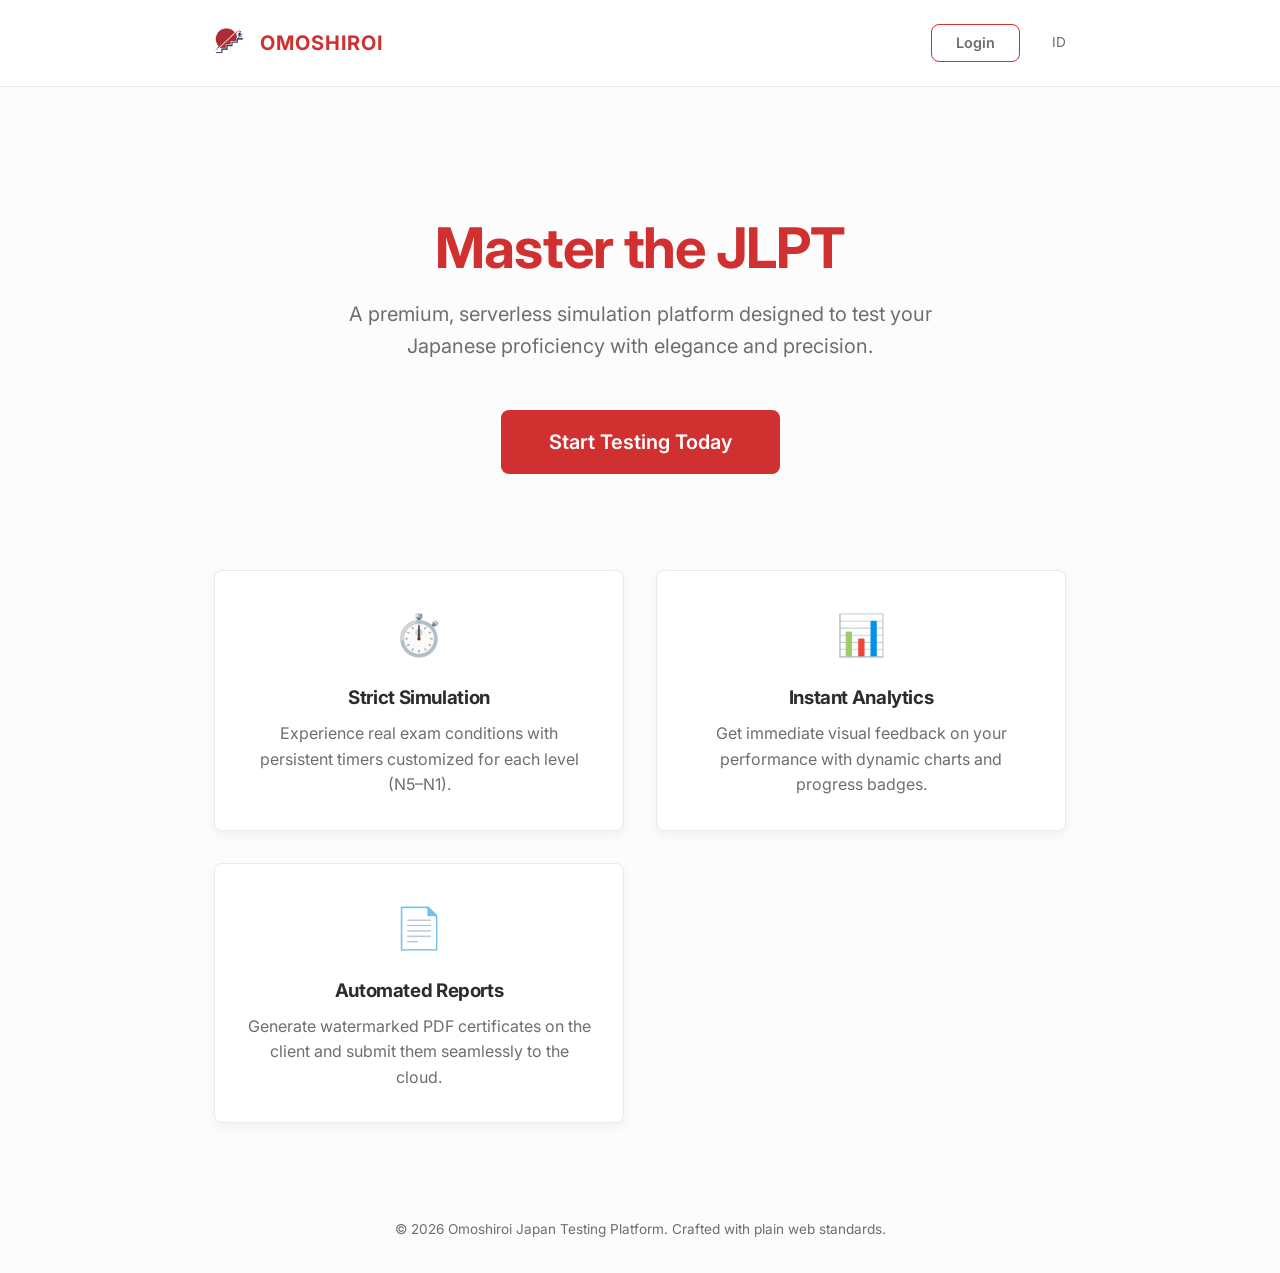
==== jlpt-app/en/index.html @ dc834486 "Add files via upload" ====
<!DOCTYPE html>
<html lang="en">
<head>
    <meta charset="UTF-8">
    <meta name="viewport" content="width=device-width, initial-scale=1.0">
    <meta name="description" content="The best online JLPT simulation platform to prepare for your Japanese proficiency exam, N5 to N1.">
    <title>OMOSHIROI JAPAN - JLPT Simulation Platform</title>
    <link rel="icon" type="image/png" href="../assets/images/favicon.png">
    <link rel="alternate" hreflang="id" href="../id/index.html">
    <link rel="alternate" hreflang="en" href="index.html">
    <link rel="stylesheet" href="../assets/css/style.css">
    <style>
        .hero { text-align: center; padding: 6rem 1rem 4rem; }
        .hero-title { font-size: 3.5rem; color: var(--primary-color); margin-bottom: 1rem; line-height: 1.2; }
        .hero-subtitle { font-size: 1.25rem; color: var(--text-secondary); margin-bottom: 3rem; max-width: 600px; margin-left: auto; margin-right: auto; }
        .features { display: grid; grid-template-columns: repeat(auto-fit, minmax(280px, 1fr)); gap: 2rem; padding: 2rem 0; }
        .feature-card { text-align: center; padding: 2rem; border-radius: var(--radius); background: var(--paper-bg); border: 1px solid var(--border-color); box-shadow: var(--shadow-soft); }
        .feature-icon { font-size: 2.5rem; margin-bottom: 1rem; }
    </style>
</head>
<body>
    <header>
        <div class="container flex items-center justify-between" style="padding: 0.5rem 1.5rem;">
            <a href="index.html" class="brand"><img src="../assets/images/logo.png" alt="Logo" style="height: 30px; margin-right: 0.5rem;"> OMOSHIROI</a>
            <nav class="nav-links">
                <a href="login.html" class="btn btn-outline" style="padding: 0.4rem 1.5rem; font-size: 0.9rem;">Login</a>
                <a href="../id/index.html" onclick="localStorage.setItem('lang','id')" style="font-size:0.85rem; margin-left:0.5rem;">ID</a>
            </nav>
        </div>
    </header>

    <main class="container">
        <section class="hero">
            <h1 class="hero-title">Master the JLPT</h1>
            <p class="hero-subtitle">A premium, serverless simulation platform designed to test your Japanese proficiency with elegance and precision.</p>
            <a href="login.html" class="btn btn-primary" style="font-size: 1.25rem; padding: 1rem 3rem;">Start Testing Today</a>
        </section>

        <section class="features">
            <div class="feature-card">
                <div class="feature-icon">⏱️</div>
                <h3>Strict Simulation</h3>
                <p style="color: var(--text-secondary); margin-top: 0.5rem;">Experience real exam conditions with persistent timers customized for each level (N5–N1).</p>
            </div>
            <div class="feature-card">
                <div class="feature-icon">📊</div>
                <h3>Instant Analytics</h3>
                <p style="color: var(--text-secondary); margin-top: 0.5rem;">Get immediate visual feedback on your performance with dynamic charts and progress badges.</p>
            </div>
            <div class="feature-card">
                <div class="feature-icon">📄</div>
                <h3>Automated Reports</h3>
                <p style="color: var(--text-secondary); margin-top: 0.5rem;">Generate watermarked PDF certificates on the client and submit them seamlessly to the cloud.</p>
            </div>
        </section>

        <div class="text-center" style="margin-top: 4rem; color: var(--text-secondary); font-size: 0.85rem;">
            © 2026 Omoshiroi Japan Testing Platform. Crafted with plain web standards.
        </div>
    </main>

    <script src="../assets/js/utils.js"></script>
    <script>
        document.addEventListener('DOMContentLoaded', () => {
            localStorage.setItem('lang', 'en');
            if (OmoshiroiUtils.getUser()) window.location.href = 'dashboard.html';
        });
    </script>
</body>
</html>
---- jlpt-app/assets/css/style.css ----
@import url('https://fonts.googleapis.com/css2?family=Inter:wght@300;400;600;700&family=Noto+Sans+JP:wght@300;400;500;700&display=swap');

:root {
    --bg-color: #fcfcfc;
    --paper-bg: #ffffff;
    --text-primary: #2c2c2c;
    --text-secondary: #6e6e6e;
    --primary-color: #d13030; /* Minimal Japanese Deep Red */
    --primary-hover: #b02626;
    --sakura-accent: #fbebf0;
    --border-color: #eaeaea;
    --shadow-soft: 0 4px 12px rgba(0, 0, 0, 0.05);
    --shadow-hover: 0 8px 24px rgba(0, 0, 0, 0.08);
    --success-color: #2b8a3e;
    --danger-color: #c92a2a;
    --radius: 8px;
    --font-sans: 'Inter', 'Noto Sans JP', sans-serif;
    --transition: all 0.2s ease-in-out;
}

* {
    margin: 0;
    padding: 0;
    box-sizing: border-box;
}

body {
    font-family: var(--font-sans);
    background-color: var(--bg-color);
    color: var(--text-primary);
    line-height: 1.6;
    min-height: 100vh;
    display: flex;
    flex-direction: column;
}

/* Utilities */
.container {
    max-width: 900px;
    margin: 0 auto;
    padding: 2rem 1.5rem;
    width: 100%;
}

.text-center { text-align: center; }
.mt-1 { margin-top: 1rem; }
.mt-2 { margin-top: 2rem; }
.mb-1 { margin-bottom: 1rem; }
.mb-2 { margin-bottom: 2rem; }
.flex { display: flex; }
.flex-col { flex-direction: column; }
.items-center { align-items: center; }
.justify-between { justify-content: space-between; }
.justify-center { justify-content: center; }

h1, h2, h3, h4, h5 {
    font-weight: 700;
    color: var(--text-primary);
    letter-spacing: -0.02em;
}

/* Header & Navigation */
header {
    background-color: var(--paper-bg);
    border-bottom: 1px solid var(--border-color);
    padding: 1rem 0;
    position: sticky;
    top: 0;
    z-index: 1000;
}

.brand {
    font-weight: 700;
    font-size: 1.25rem;
    color: var(--primary-color);
    text-decoration: none;
    letter-spacing: 0.05em;
    display: flex;
    align-items: center;
    gap: 0.5rem;
}

.nav-links {
    display: flex;
    gap: 1.5rem;
    align-items: center;
}

.nav-links a {
    color: var(--text-secondary);
    text-decoration: none;
    font-size: 0.95rem;
    transition: var(--transition);
}

.nav-links a:hover {
    color: var(--primary-color);
}

/* Cards */
.card {
    background: var(--paper-bg);
    border-radius: var(--radius);
    padding: 2rem;
    box-shadow: var(--shadow-soft);
    border: 1px solid var(--border-color);
    transition: var(--transition);
}

.card:hover {
    box-shadow: var(--shadow-hover);
}

/* Buttons */
.btn {
    display: inline-flex;
    align-items: center;
    justify-content: center;
    padding: 0.75rem 1.5rem;
    font-size: 1rem;
    font-weight: 600;
    border-radius: var(--radius);
    border: none;
    cursor: pointer;
    transition: var(--transition);
    text-decoration: none;
    font-family: inherit;
    gap: 0.5rem;
}

.btn-primary {
    background-color: var(--primary-color);
    color: white;
}

.btn-primary:hover {
    background-color: var(--primary-hover);
}

.btn-outline {
    background-color: transparent;
    border: 1px solid var(--primary-color);
    color: var(--primary-color);
}

.btn-outline:hover {
    background-color: var(--sakura-accent);
}

.btn:disabled {
    opacity: 0.6;
    cursor: not-allowed;
}

/* Inputs */
.form-group {
    margin-bottom: 1.5rem;
    text-align: left;
}

.form-label {
    display: block;
    margin-bottom: 0.5rem;
    font-size: 0.9rem;
    color: var(--text-secondary);
    font-weight: 500;
}

.form-control {
    width: 100%;
    padding: 0.75rem;
    border: 1px solid var(--border-color);
    border-radius: var(--radius);
    font-size: 1rem;
    font-family: inherit;
    transition: var(--transition);
}

.form-control:focus {
    outline: none;
    border-color: var(--primary-color);
    box-shadow: 0 0 0 3px var(--sakura-accent);
}

/* Timer */
.timer-container {
    position: sticky;
    top: 70px;
    z-index: 999;
    background: var(--paper-bg);
    padding: 0.5rem 1rem;
    border-radius: var(--radius);
    box-shadow: var(--shadow-soft);
    text-align: center;
    display: inline-block;
    border: 2px solid var(--primary-color);
    font-weight: 700;
    font-size: 1.5rem;
    color: var(--primary-color);
    margin-bottom: 1.5rem;
}

.timer-critical {
    color: var(--danger-color);
    animation: flash 1s infinite alternate;
}

@keyframes flash {
    from { opacity: 1; }
    to { opacity: 0.6; }
}

/* Progress */
.progress-container {
    width: 100%;
    height: 6px;
    background-color: var(--border-color);
    border-radius: 3px;
    overflow: hidden;
    margin: 1rem 0;
}

.progress-bar {
    height: 100%;
    background-color: var(--primary-color);
    transition: width 0.3s ease;
}

/* Test layout */
.question-item {
    margin-bottom: 2rem;
    padding-bottom: 2rem;
    border-bottom: 1px dashed var(--border-color);
}

.question-item:last-child {
    border-bottom: none;
}

.question-text {
    font-size: 1.15rem;
    font-weight: 500;
    margin-bottom: 1rem;
}

.options-grid {
    display: grid;
    grid-template-columns: 1fr;
    gap: 0.75rem;
}

.option-label {
    display: block;
    padding: 1rem;
    border: 1px solid var(--border-color);
    border-radius: var(--radius);
    cursor: pointer;
    transition: var(--transition);
    background: var(--paper-bg);
}

.option-label:hover {
    background: var(--bg-color);
    border-color: #ccc;
}

.option-label input[type="radio"] {
    margin-right: 0.75rem;
    accent-color: var(--primary-color);
}

.option-label.selected {
    border-color: var(--primary-color);
    background: var(--sakura-accent);
}

/* Dashboard Grid */
.level-grid {
    display: grid;
    grid-template-columns: repeat(auto-fit, minmax(250px, 1fr));
    gap: 1.5rem;
}

.level-card {
    text-align: center;
    cursor: pointer;
    display: flex;
    flex-direction: column;
    justify-content: space-between;
}

.level-title {
    font-size: 2.5rem;
    font-weight: 700;
    color: var(--primary-color);
    margin-bottom: 0.5rem;
}

/* Badge */
.badge {
    display: inline-block;
    padding: 0.25rem 0.75rem;
    border-radius: 999px;
    background: var(--bg-color);
    color: var(--text-secondary);
    font-size: 0.8rem;
    font-weight: 600;
}
.badge-master { background: #fff3cd; color: #856404; }
.badge-pass { background: #d4edda; color: #155724; }
.badge-fail { background: #f8dbdf; color: #721c24; }

/* Modal and hidden elements */
.hidden {
    display: none !important;
}

/* Anti-Cheat UI Enhancements */

/* Protect test copying global constraint */
body.test-mode {
    user-select: none !important;
    -webkit-user-select: none;
    -moz-user-select: none;
    -ms-user-select: none;
    background-image: 
        linear-gradient(rgba(0, 0, 0, 0.02) 1px, transparent 1px),
        linear-gradient(90deg, rgba(0, 0, 0, 0.02) 1px, transparent 1px);
    background-size: 20px 20px;
}

/* Dynamic tile watermark */
.watermark-overlay {
    position: fixed;
    top: 0;
    left: 0;
    width: 100vw;
    height: 100vh;
    pointer-events: none;
    z-index: 9999;
    opacity: 0.05;
    background-image: var(--watermark-bg);
    background-repeat: repeat;
    background-size: 300px;
}

/* Hard blur lock */
.blur-lock {
    filter: blur(15px);
    pointer-events: none;
    user-select: none;
}

/* WhatsApp Float Button */
.whatsapp-float {
    position: fixed;
    bottom: 2rem;
    right: 2rem;
    background-color: #25D366;
    color: white;
    border-radius: 50%;
    width: 60px;
    height: 60px;
    display: flex;
    justify-content: center;
    align-items: center;
    font-size: 2rem;
    box-shadow: var(--shadow-hover);
    cursor: pointer;
    z-index: 1000;
    text-decoration: none;
    transition: var(--transition);
}

.whatsapp-float:hover {
    transform: scale(1.1);
    background-color: #128C7E;
}

@media (max-width: 600px) {
    .container {
        padding: 1rem;
    }
    .brand {
        font-size: 1.1rem;
    }
}
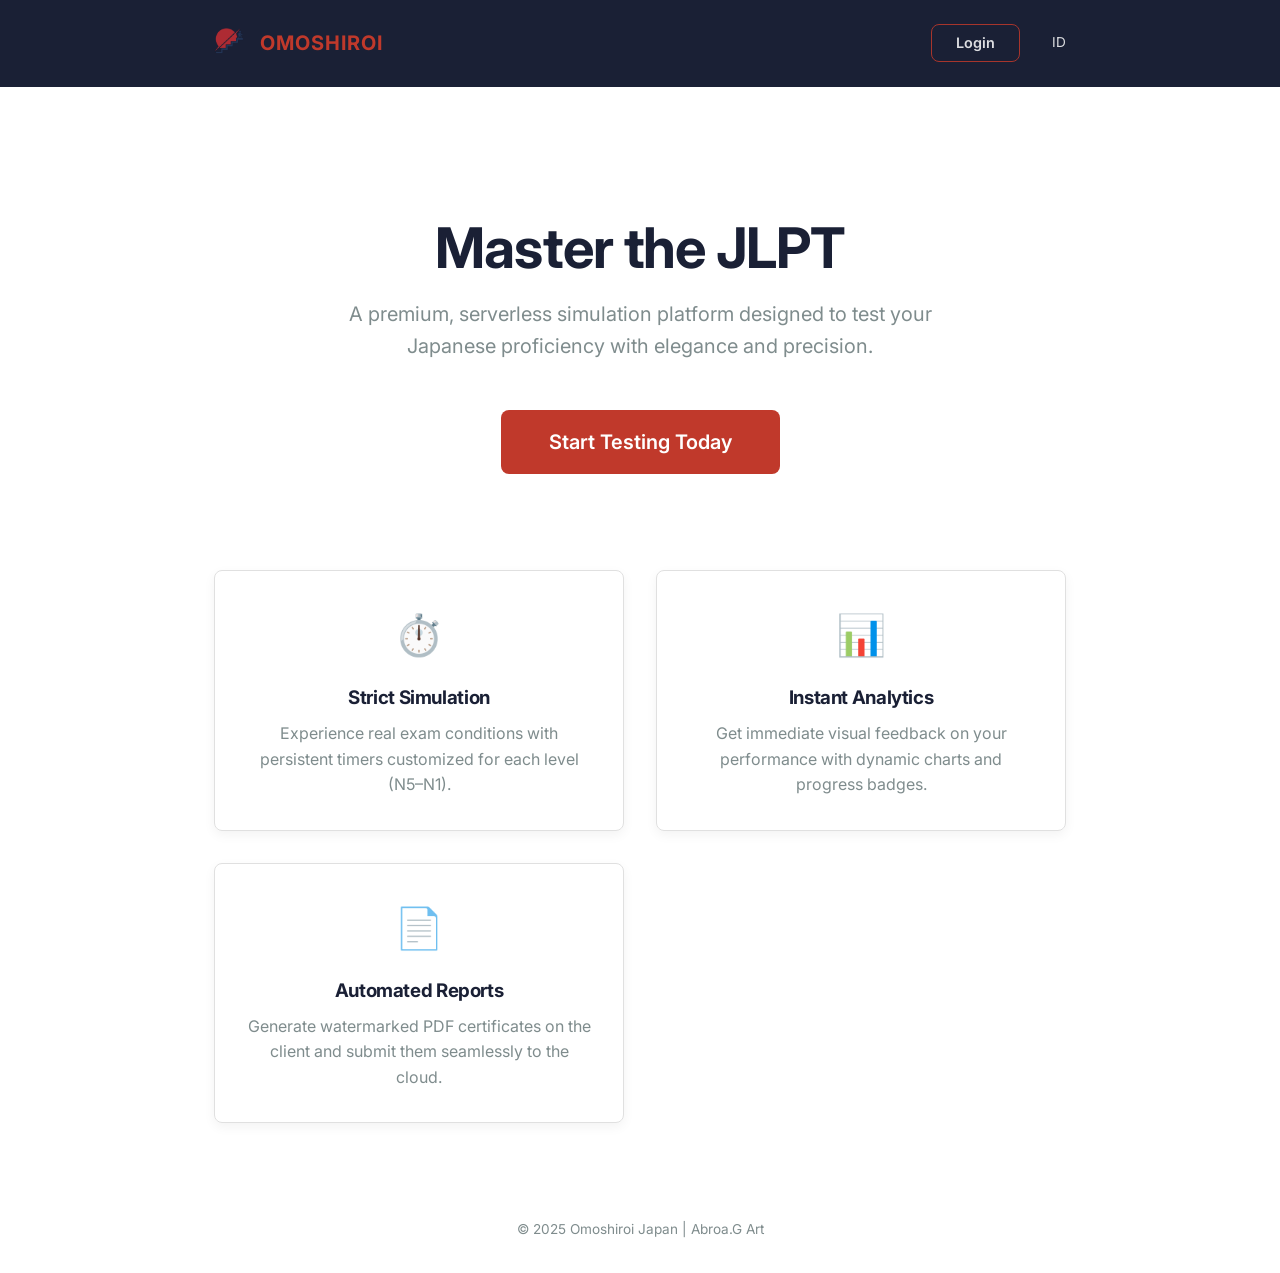
==== commit 1b8dab27: "Update index.html" ====
--- a/jlpt-app/en/index.html
+++ b/jlpt-app/en/index.html
@@ -55,7 +55,7 @@
         </section>
 
         <div class="text-center" style="margin-top: 4rem; color: var(--text-secondary); font-size: 0.85rem;">
-            © 2026 Omoshiroi Japan Testing Platform. Crafted with plain web standards.
+            © 2025 Omoshiroi Japan | Abroa.G Art
         </div>
     </main>
 
--- a/jlpt-app/assets/css/style.css
+++ b/jlpt-app/assets/css/style.css
@@ -1,18 +1,30 @@
 @import url('https://fonts.googleapis.com/css2?family=Inter:wght@300;400;600;700&family=Noto+Sans+JP:wght@300;400;500;700&display=swap');
 
 :root {
-    --bg-color: #fcfcfc;
-    --paper-bg: #ffffff;
-    --text-primary: #2c2c2c;
-    --text-secondary: #6e6e6e;
-    --primary-color: #d13030; /* Minimal Japanese Deep Red */
-    --primary-hover: #b02626;
-    --sakura-accent: #fbebf0;
-    --border-color: #eaeaea;
+    /* Core Semantic Palette */
+    --primary: #C0392B;     /* Torii Red */
+    --secondary: #1A2035;   /* Deep Navy */
+    --background: #FFFFFF;  /* Main background */
+    --surface: #F2F3F4;     /* Cards, headers, inputs */
+    --accent: #F0C040;      /* Accent Gold */
+
+    /* UI States */
+    --primary-hover: #A93226; /* Darker red */
+    --secondary-hover: #131726; /* Darker navy */
+    --disabled: #BDC3C7;    /* Gray */
+    --primary-light: #fbebf0; /* Soft surface background mapping */
+
+    /* Inherited Semantic Roles */
+    --text-primary: var(--secondary);
+    --text-secondary: #7f8c8d;
+    --border-color: #e0e0e0;
+    
     --shadow-soft: 0 4px 12px rgba(0, 0, 0, 0.05);
     --shadow-hover: 0 8px 24px rgba(0, 0, 0, 0.08);
+    
     --success-color: #2b8a3e;
     --danger-color: #c92a2a;
+    
     --radius: 8px;
     --font-sans: 'Inter', 'Noto Sans JP', sans-serif;
     --transition: all 0.2s ease-in-out;
@@ -26,7 +38,7 @@
 
 body {
     font-family: var(--font-sans);
-    background-color: var(--bg-color);
+    background-color: var(--background);
     color: var(--text-primary);
     line-height: 1.6;
     min-height: 100vh;
@@ -61,8 +73,8 @@
 
 /* Header & Navigation */
 header {
-    background-color: var(--paper-bg);
-    border-bottom: 1px solid var(--border-color);
+    background-color: var(--secondary);
+    border-bottom: 1px solid var(--secondary);
     padding: 1rem 0;
     position: sticky;
     top: 0;
@@ -72,7 +84,7 @@
 .brand {
     font-weight: 700;
     font-size: 1.25rem;
-    color: var(--primary-color);
+    color: #c0392b;
     text-decoration: none;
     letter-spacing: 0.05em;
     display: flex;
@@ -87,19 +99,21 @@
 }
 
 .nav-links a {
-    color: var(--text-secondary);
+    color: var(--background);
     text-decoration: none;
     font-size: 0.95rem;
     transition: var(--transition);
+    opacity: 0.85;
 }
 
 .nav-links a:hover {
-    color: var(--primary-color);
+    color: var(--accent);
+    opacity: 1;
 }
 
 /* Cards */
 .card {
-    background: var(--paper-bg);
+    background: var(--surface);
     border-radius: var(--radius);
     padding: 2rem;
     box-shadow: var(--shadow-soft);
@@ -129,8 +143,8 @@
 }
 
 .btn-primary {
-    background-color: var(--primary-color);
-    color: white;
+    background-color: var(--primary);
+    color: var(--background);
 }
 
 .btn-primary:hover {
@@ -139,12 +153,12 @@
 
 .btn-outline {
     background-color: transparent;
-    border: 1px solid var(--primary-color);
-    color: var(--primary-color);
+    border: 1px solid var(--primary);
+    color: var(--primary);
 }
 
 .btn-outline:hover {
-    background-color: var(--sakura-accent);
+    background-color: var(--primary-light);
 }
 
 .btn:disabled {
@@ -178,8 +192,8 @@
 
 .form-control:focus {
     outline: none;
-    border-color: var(--primary-color);
-    box-shadow: 0 0 0 3px var(--sakura-accent);
+    border-color: var(--primary);
+    box-shadow: 0 0 0 3px var(--primary-light);
 }
 
 /* Timer */
@@ -187,16 +201,16 @@
     position: sticky;
     top: 70px;
     z-index: 999;
-    background: var(--paper-bg);
+    background: var(--surface);
     padding: 0.5rem 1rem;
     border-radius: var(--radius);
     box-shadow: var(--shadow-soft);
     text-align: center;
     display: inline-block;
-    border: 2px solid var(--primary-color);
+    border: 2px solid var(--primary);
     font-weight: 700;
     font-size: 1.5rem;
-    color: var(--primary-color);
+    color: var(--primary);
     margin-bottom: 1.5rem;
 }
 
@@ -222,7 +236,7 @@
 
 .progress-bar {
     height: 100%;
-    background-color: var(--primary-color);
+    background-color: var(--primary);
     transition: width 0.3s ease;
 }
 
@@ -256,22 +270,54 @@
     border-radius: var(--radius);
     cursor: pointer;
     transition: var(--transition);
-    background: var(--paper-bg);
+    background: var(--surface);
 }
 
 .option-label:hover {
-    background: var(--bg-color);
+    background: var(--background);
     border-color: #ccc;
 }
 
 .option-label input[type="radio"] {
     margin-right: 0.75rem;
-    accent-color: var(--primary-color);
+    accent-color: var(--primary);
 }
 
 .option-label.selected {
-    border-color: var(--primary-color);
-    background: var(--sakura-accent);
+    border-color: var(--primary);
+    background: var(--primary-light);
+}
+
+/* Image grid options */
+.options-grid.image-grid {
+    display: grid;
+    grid-template-columns: repeat(2, 1fr);
+    gap: 1rem;
+}
+
+@media (max-width: 600px) {
+    .options-grid.image-grid {
+        grid-template-columns: 1fr;
+    }
+}
+
+.image-option-label {
+    padding: 1.5rem 1rem;
+    display: flex;
+    justify-content: center;
+    align-items: center;
+    min-height: 150px;
+    box-shadow: var(--shadow-soft);
+}
+
+.image-option-label .option-image {
+    max-height: 120px;
+    object-fit: contain;
+    transition: transform 0.2s ease;
+}
+
+.image-option-label:hover .option-image {
+    transform: scale(1.05);
 }
 
 /* Dashboard Grid */
@@ -292,8 +338,33 @@
 .level-title {
     font-size: 2.5rem;
     font-weight: 700;
-    color: var(--primary-color);
+    color: var(--primary);
     margin-bottom: 0.5rem;
+}
+
+/* Locked Card for Freemium */
+.locked-card {
+    position: relative;
+    cursor: auto !important;
+    overflow: hidden;
+}
+
+.locked-card > *:not(.lock-overlay) {
+    filter: blur(3px) grayscale(50%);
+    opacity: 0.5;
+    pointer-events: none;
+}
+
+.lock-overlay {
+    position: absolute;
+    top: 50%;
+    left: 50%;
+    transform: translate(-50%, -50%);
+    font-size: 3.5rem;
+    color: var(--text-primary);
+    z-index: 10;
+    cursor: pointer;
+    text-shadow: 0 2px 10px rgba(0,0,0,0.1);
 }
 
 /* Badge */
@@ -301,7 +372,7 @@
     display: inline-block;
     padding: 0.25rem 0.75rem;
     border-radius: 999px;
-    background: var(--bg-color);
+    background: var(--background);
     color: var(--text-secondary);
     font-size: 0.8rem;
     font-weight: 600;
@@ -313,6 +384,56 @@
 /* Modal and hidden elements */
 .hidden {
     display: none !important;
+}
+
+.modal-overlay {
+    position: fixed;
+    top: 0; left: 0; right: 0; bottom: 0;
+    background: rgba(0,0,0,0.5);
+    display: flex;
+    justify-content: center;
+    align-items: center;
+    z-index: 10000;
+    backdrop-filter: blur(4px);
+    opacity: 0;
+    visibility: hidden;
+    transition: var(--transition);
+}
+
+.modal-overlay.active {
+    opacity: 1;
+    visibility: visible;
+}
+
+.modal-content {
+    background: var(--surface);
+    padding: 2rem;
+    border-radius: var(--radius);
+    max-width: 450px;
+    width: 90%;
+    box-shadow: var(--shadow-hover);
+    position: relative;
+    transform: translateY(20px);
+    transition: var(--transition);
+}
+
+.modal-overlay.active .modal-content {
+    transform: translateY(0);
+}
+
+.modal-close {
+    position: absolute;
+    top: 1rem;
+    right: 1rem;
+    background: transparent;
+    border: none;
+    font-size: 1.5rem;
+    cursor: pointer;
+    color: var(--text-secondary);
+    line-height: 1;
+}
+.modal-close:hover {
+    color: var(--danger-color);
 }
 
 /* Anti-Cheat UI Enhancements */
@@ -385,3 +506,108 @@
         font-size: 1.1rem;
     }
 }
+
+/* -------------------------------------
+   Japanese Theme Decor (Login)
+-------------------------------------- */
+body.login-layout {
+    position: relative;
+    overflow-x: hidden;
+    /* Soft gradient matching paper-bg and subtle sakura */
+    background: linear-gradient(135deg, #fcfcfc 0%, #fbebf0 100%);
+}
+
+.login-layout .container {
+    position: relative;
+    z-index: 10;
+    /* Subtle fade in on load */
+    animation: fadeFormUp 0.8s ease-out forwards;
+}
+
+@keyframes fadeFormUp {
+    0% { opacity: 0; transform: translateY(15px); }
+    100% { opacity: 1; transform: translateY(0); }
+}
+
+.login-layout .card {
+    background: rgba(255, 255, 255, 0.95);
+    backdrop-filter: blur(10px);
+    box-shadow: 0 15px 35px rgba(0,0,0,0.06), 0 0 20px rgba(209, 48, 48, 0.03);
+    border: 1px solid rgba(255,255,255,0.7);
+}
+
+/* Waving Japanese Flag Container */
+.jp-flag-container {
+    position: absolute;
+    top: 16vh;
+    left: 30vw;
+    width: 100px;
+    height: 109px;
+    background: #ffffff;
+    box-shadow: 0 4px 15px rgba(0,0,0,0.05);
+    border-radius: 2px;
+    display: flex;
+    justify-content: center;
+    align-items: center;
+    z-index: 1;
+    transform-origin: top left;
+    animation: flagWave 6s ease-in-out infinite alternate;
+}
+
+/* Adding the rope indicator */
+.jp-flag-container::before {
+    content: '';
+    position: absolute;
+    left: -2px;
+    top: -100px;
+    height: 100px;
+    width: 2px;
+    background: ##cccccc00;
+    z-index: -1;
+}
+
+.jp-flag-circle {
+    width: 20px;
+    height: 20px;
+    background-color: #bc002d;
+    border-radius: 50%;
+}
+
+@keyframes flagWave {
+    0% { transform: rotate(110deg); }
+    100% { transform: rotate(171deg); }
+}
+
+/* Torii Gate Decoration */
+.torii-decoration {
+    position: absolute;
+    top: -24vh;
+    right: 18vw;
+    width: 850px;
+    opacity: 0.5;
+    z-index: 1;
+    pointer-events: none;
+    filter: drop-shadow(0 8px 12px rgba(0,0,0,0.08));
+    animation: floatTorii 8s ease-in-out infinite alternate;
+}
+
+@keyframes floatTorii {
+    0% { transform: translateY(0) scale(1); }
+    100% { transform: translateY(8px) scale(1.02); }
+}
+
+@media (max-width: 768px) {
+    .jp-flag-container {
+        width: 45px;
+        height: 30px;
+        top: 2vh; left: 3vw;
+    }
+    .jp-flag-circle {
+        width: 14px; height: 14px;
+    }
+    .torii-decoration {
+        width: 140px;
+        top: -1vh; right: -5vw;
+        opacity: 0.3;
+    }
+}
